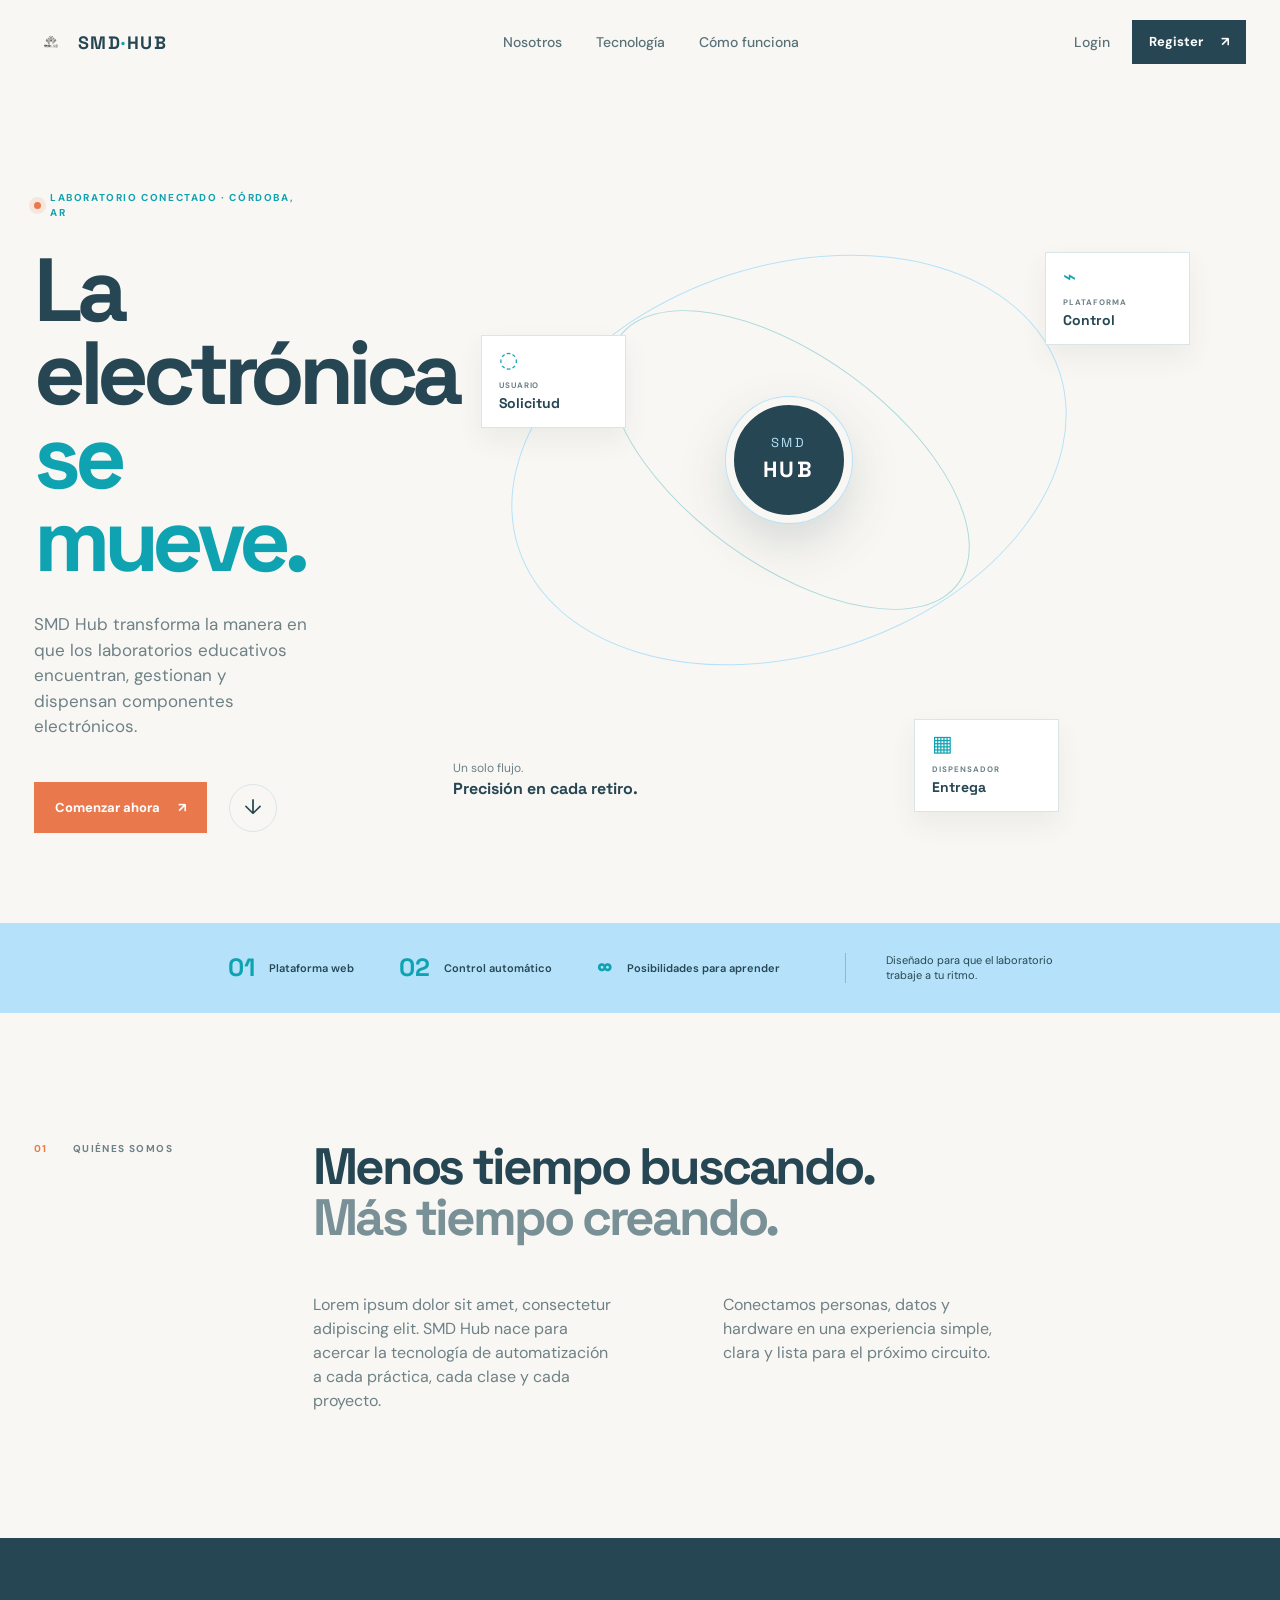
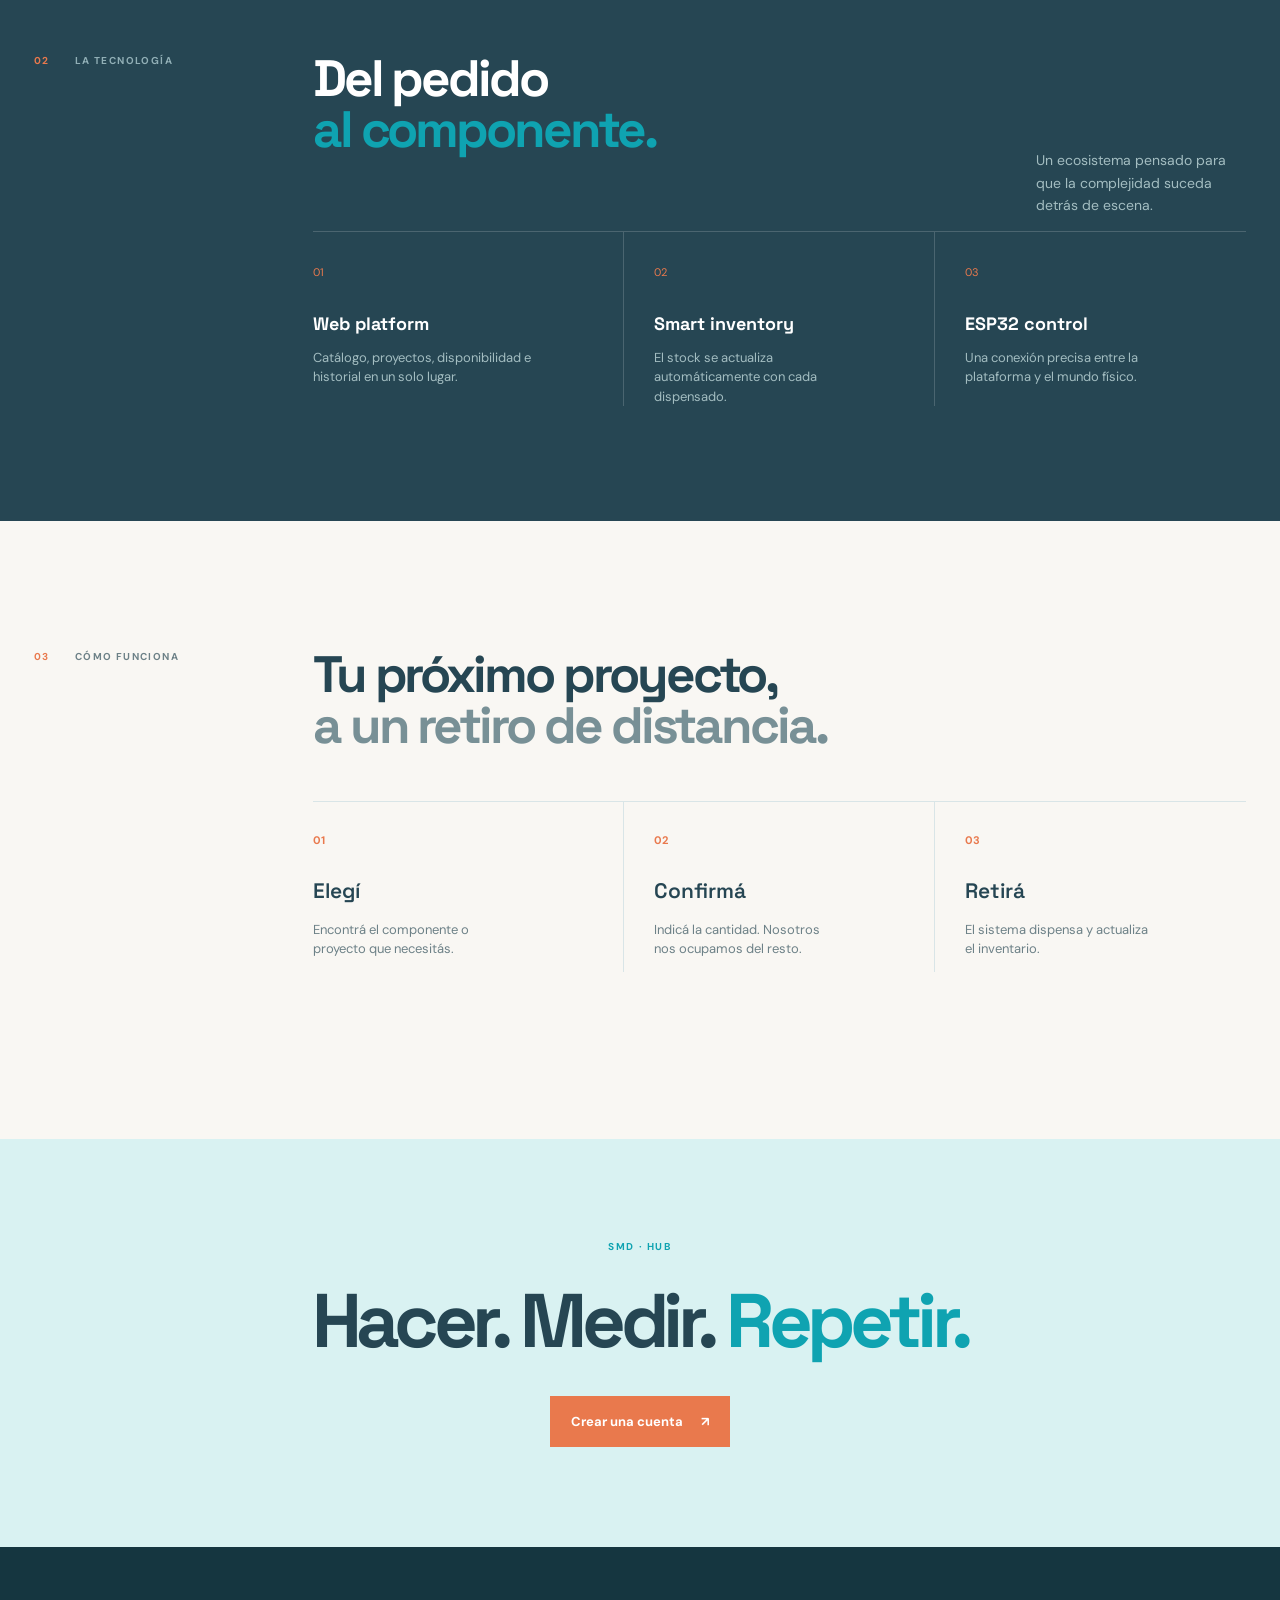
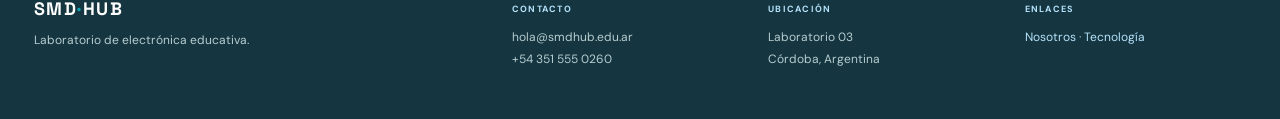
==== index.html @ 0b9234fb "Base de la pagina web, a la expera de nuevas tecnologías" ====
<!doctype html>
<html lang="es">
  <head>
    <meta charset="UTF-8" />
    <meta name="viewport" content="width=device-width, initial-scale=1.0" />
    <meta
      name="description"
      content="SMD Hub conecta estudiantes, docentes y componentes electrónicos en un laboratorio automatizado."
    />
    <title>SMD Hub | Laboratorio electrónico conectado</title>
    <link rel="preconnect" href="https://fonts.googleapis.com" />
    <link rel="preconnect" href="https://fonts.gstatic.com" crossorigin />
    <link
      href="https://fonts.googleapis.com/css2?family=DM+Sans:wght@400;500;600;700&family=Space+Grotesk:wght@400;500;600;700&display=swap"
      rel="stylesheet"
    />
    <link rel="stylesheet" href="Sources/styles.css" />
  </head>
  <body>
    <header class="site-header">
      <a class="brand" href="#top" aria-label="SMD Hub, inicio"
        ><img src="Sources/Logo.svg" alt="" /><span
          >SMD<span>·</span>HUB</span
        ></a
      >
      <nav class="main-nav" aria-label="Navegación principal">
        <a href="#about">Nosotros</a><a href="#technology">Tecnología</a
        ><a href="#workflow">Cómo funciona</a>
      </nav>
      <div class="header-actions">
        <a class="text-link" href="#login">Login</a
        ><a class="button button-small button-dark" href="#register"
          >Register <span aria-hidden="true">↗</span></a
        >
      </div>
    </header>

    <main id="top">
      <section class="hero section-grid">
        <div class="hero-copy reveal">
          <p class="eyebrow">
            <span class="pulse-dot"></span> Laboratorio conectado · Córdoba, AR
          </p>
          <h1>La electrónica<br /><em>se mueve.</em></h1>
          <p class="hero-lead">
            SMD Hub transforma la manera en que los laboratorios educativos
            encuentran, gestionan y dispensan componentes electrónicos.
          </p>
          <div class="hero-actions">
            <a class="button button-primary" href="#register"
              >Comenzar ahora <span aria-hidden="true">↗</span></a
            ><a class="circle-link" href="#about" aria-label="Conocer SMD Hub"
              >↓</a
            >
          </div>
        </div>
        <div
          class="hero-system reveal reveal-delay"
          aria-label="Visualización del sistema SMD Hub"
        >
          <div class="system-orbit orbit-one"></div>
          <div class="system-orbit orbit-two"></div>
          <div class="hub-core"><span>SMD</span><strong>HUB</strong></div>
          <div class="system-node node-user">
            <span class="node-icon">◌</span><small>USUARIO</small
            ><b>Solicitud</b>
          </div>
          <div class="system-node node-cloud">
            <span class="node-icon">⌁</span><small>PLATAFORMA</small
            ><b>Control</b>
          </div>
          <div class="system-node node-box">
            <span class="node-icon">▦</span><small>DISPENSADOR</small
            ><b>Entrega</b>
          </div>
          <p class="system-caption">
            Un solo flujo.<br /><strong>Precisión en cada retiro.</strong>
          </p>
        </div>
      </section>
      <section class="metrics-strip">
        <div><strong>01</strong><span>Plataforma web</span></div>
        <div><strong>02</strong><span>Control automático</span></div>
        <div><strong>∞</strong><span>Posibilidades para aprender</span></div>
        <p>Diseñado para que el laboratorio<br />trabaje a tu ritmo.</p>
      </section>
      <section class="intro section-grid" id="about">
        <div class="section-label">
          <span>01</span><span>Quiénes somos</span>
        </div>
        <div class="intro-content">
          <h2>Menos tiempo buscando.<br /><span>Más tiempo creando.</span></h2>
          <div class="intro-columns">
            <p>
              Lorem ipsum dolor sit amet, consectetur adipiscing elit. SMD Hub
              nace para acercar la tecnología de automatización a cada práctica,
              cada clase y cada proyecto.
            </p>
            <p>
              Conectamos personas, datos y hardware en una experiencia simple,
              clara y lista para el próximo circuito.
            </p>
          </div>
        </div>
      </section>
      <section class="technology section-grid dark-section" id="technology">
        <div class="section-label light-label">
          <span>02</span><span>La tecnología</span>
        </div>
        <div class="tech-content">
          <div class="tech-heading">
            <h2>Del pedido<br /><em>al componente.</em></h2>
            <p>
              Un ecosistema pensado para que la complejidad suceda detrás de
              escena.
            </p>
          </div>
          <div class="tech-list">
            <article>
              <span>01</span>
              <h3>Web platform</h3>
              <p>
                Catálogo, proyectos, disponibilidad e historial en un solo
                lugar.
              </p>
            </article>
            <article>
              <span>02</span>
              <h3>Smart inventory</h3>
              <p>El stock se actualiza automáticamente con cada dispensado.</p>
            </article>
            <article>
              <span>03</span>
              <h3>ESP32 control</h3>
              <p>Una conexión precisa entre la plataforma y el mundo físico.</p>
            </article>
          </div>
        </div>
      </section>
      <section class="workflow section-grid" id="workflow">
        <div class="section-label">
          <span>03</span><span>Cómo funciona</span>
        </div>
        <div class="workflow-content">
          <h2>
            Tu próximo proyecto,<br /><span>a un retiro de distancia.</span>
          </h2>
          <div class="steps">
            <div>
              <b>01</b><span>Elegí</span>
              <p>Encontrá el componente o proyecto que necesitás.</p>
            </div>
            <div>
              <b>02</b><span>Confirmá</span>
              <p>Indicá la cantidad. Nosotros nos ocupamos del resto.</p>
            </div>
            <div>
              <b>03</b><span>Retirá</span>
              <p>El sistema dispensa y actualiza el inventario.</p>
            </div>
          </div>
        </div>
      </section>
      <section class="closing-cta">
        <p class="eyebrow">SMD · HUB</p>
        <h2>Hacer. Medir. <em>Repetir.</em></h2>
        <a class="button button-primary" href="#register"
          >Crear una cuenta <span aria-hidden="true">↗</span></a
        >
      </section>
    </main>
    <footer class="site-footer site-footer-dark">
      <div>
        <strong>SMD<span>·</span>HUB</strong>
        <p>Laboratorio de electrónica educativa.</p>
      </div>
      <div>
        <small>CONTACTO</small>
        <p>hola@smdhub.edu.ar<br />+54 351 555 0260</p>
      </div>
      <div>
        <small>UBICACIÓN</small>
        <p>Laboratorio 03<br />Córdoba, Argentina</p>
      </div>
      <div>
        <small>ENLACES</small>
        <p>
          <a href="#about">Nosotros</a> · <a href="#technology">Tecnología</a>
        </p>
      </div>
    </footer>
    <div
      class="modal-layer"
      id="login"
      role="dialog"
      aria-modal="true"
      aria-labelledby="login-title"
    >
      <a class="modal-backdrop" href="#top" aria-label="Cerrar"></a>
      <div class="auth-modal">
        <a class="modal-close" href="#top" aria-label="Cerrar ventana">×</a>
        <p class="eyebrow">SMD · HUB / ACCESO</p>
        <h2 id="login-title">Volver al laboratorio.</h2>
        <p class="modal-copy">Tu acceso determina el espacio disponible.</p>
        <form action="dashboard-student.html">
          <label
            >Email<input
              required
              type="email"
              placeholder="tu@email.com" /></label
          ><label
            >Contraseña<input
              required
              type="password"
              placeholder="••••••••" /></label
          ><button class="button button-primary full-button" type="submit">
            Ingresar ↗
          </button>
        </form>
        <div class="teacher-access">
          <span>¿Sos profesor?</span>
          <form action="dashboard-teacher.html">
            <label
              >Clave docente<input
                required
                pattern="electropromo26"
                type="password"
                placeholder="Clave de acceso" /></label
            ><button class="button button-outline full-button" type="submit">
              Acceso docente ↗
            </button>
          </form>
        </div>
        <a class="modal-switch" href="#register"
          >¿Todavía no tenés cuenta? <b>Registrate</b></a
        >
      </div>
    </div>
    <div
      class="modal-layer"
      id="register"
      role="dialog"
      aria-modal="true"
      aria-labelledby="register-title"
    >
      <a class="modal-backdrop" href="#top" aria-label="Cerrar"></a>
      <div class="auth-modal">
        <a class="modal-close" href="#top" aria-label="Cerrar ventana">×</a>
        <p class="eyebrow">SMD · HUB / REGISTRO</p>
        <h2 id="register-title">Empezá a crear.</h2>
        <p class="modal-copy">Completá tus datos para crear tu cuenta.</p>
        <form action="dashboard-student.html">
          <div class="form-row">
            <label
              >Nombre<input required type="text" placeholder="Alex" /></label
            ><label
              >Apellido<input required type="text" placeholder="García"
            /></label>
          </div>
          <label
            >Email institucional<input
              required
              type="email"
              placeholder="tu@email.com"
          /></label>
          <label
            >Contraseña<input
              required
              minlength="8"
              type="password"
              placeholder="Mínimo 8 caracteres"
          /></label>
          <label
            >Rol<select required name="role">
              <option value="student">Alumno</option>
              <option value="teacher">Profesor</option>
            </select></label
          >
          <button class="button button-primary full-button" type="submit">
            Crear cuenta ↗
          </button>
        </form>
        <p class="form-hint">
          El rol se validará con la base de datos al conectar el sistema.
        </p>
        <a class="modal-switch" href="#login"
          >¿Ya tenés una cuenta? <b>Ingresá</b></a
        >
      </div>
    </div>
  </body>
</html>
---- Sources/styles.css ----
:root {
  --ink: #264653;
  --deep: #153640;
  --teal: #0fa3b1;
  --mint: #2a9d8f;
  --sky: #b5e2fa;
  --paper: #f9f7f3;
  --line: #d9e5e7;
  --orange: #e9794d;
  --muted: #6d8187;
}

* {
  box-sizing: border-box;
}
html {
  scroll-behavior: smooth;
}
body {
  margin: 0;
  color: var(--ink);
  background: var(--paper);
  font-family: "DM Sans", sans-serif;
  font-size: 16px;
  line-height: 1.5;
}
a {
  color: inherit;
  text-decoration: none;
}

.site-header {
  align-items: center;
  display: flex;
  height: 84px;
  justify-content: space-between;
  margin: auto;
  max-width: 1320px;
  padding: 0 34px;
}
.brand {
  align-items: center;
  display: flex;
  flex: 0 0 auto;
  font-family: "Space Grotesk", sans-serif;
  font-size: 18px;
  font-weight: 700;
  gap: 10px;
  letter-spacing: 0.08em;
}
.brand img {
  display: block;
  flex: 0 0 34px;
  height: 34px;
  max-width: 34px;
  width: 34px;
}
.brand > span > span,
.site-footer-dark strong span {
  color: var(--teal);
}
.main-nav {
  display: flex;
  gap: 34px;
  margin-left: 60px;
}
.main-nav a,
.text-link {
  color: #587078;
  font-size: 14px;
  font-weight: 500;
}
.main-nav a:hover,
.text-link:hover {
  color: var(--teal);
}
.header-actions,
.hero-actions,
.role-actions {
  align-items: center;
  display: flex;
  gap: 22px;
}
.button {
  align-items: center;
  border: 1px solid transparent;
  cursor: pointer;
  display: inline-flex;
  font: inherit;
  font-size: 13px;
  font-weight: 700;
  gap: 18px;
  justify-content: center;
  padding: 15px 20px;
  transition: 0.25s ease;
}
.button-small {
  padding: 11px 16px;
}
.button-primary {
  background: var(--orange);
  color: white;
}
.button-primary:hover {
  background: #d9643b;
  transform: translateY(-2px);
}
.button-dark {
  background: var(--ink);
  color: white;
}
.button-dark:hover {
  background: var(--teal);
}
.button-outline {
  border-color: var(--ink);
}
.button-outline:hover {
  background: var(--ink);
  color: white;
}
.full-button {
  width: 100%;
}

.section-grid {
  display: grid;
  grid-template-columns: 23% minmax(0, 77%);
  margin: auto;
  max-width: 1320px;
  padding-left: 34px;
  padding-right: 34px;
}
.hero {
  min-height: 595px;
  padding-top: 106px;
}
.hero-copy {
  min-width: 0;
  position: relative;
  z-index: 2;
}
.eyebrow {
  align-items: center;
  color: var(--teal);
  display: flex;
  font-size: 10px;
  font-weight: 700;
  gap: 9px;
  letter-spacing: 0.16em;
  margin: 0 0 29px;
  text-transform: uppercase;
}
.pulse-dot {
  background: var(--orange);
  border-radius: 50%;
  box-shadow: 0 0 0 5px #e9794d22;
  height: 7px;
  width: 7px;
}
.hero h1 {
  font-family: "Space Grotesk", sans-serif;
  font-size: clamp(56px, 7vw, 95px);
  letter-spacing: -0.07em;
  line-height: 0.93;
  margin: 0 0 30px;
}
.hero h1 em,
h2 em {
  color: var(--teal);
  font-style: normal;
}
.hero-lead {
  color: var(--muted);
  font-size: 17px;
  max-width: 440px;
}
.hero-actions {
  margin-top: 42px;
}
.circle-link {
  align-items: center;
  border: 1px solid var(--line);
  border-radius: 50%;
  display: flex;
  font-size: 21px;
  height: 48px;
  justify-content: center;
  transition: 0.25s;
  width: 48px;
}
.circle-link:hover {
  border-color: var(--teal);
  color: var(--teal);
  transform: translateY(4px);
}
.hero-system {
  min-height: 480px;
  overflow: hidden;
  position: relative;
}
.hub-core {
  align-items: center;
  background: var(--ink);
  border: 8px solid var(--paper);
  border-radius: 50%;
  box-shadow:
    0 0 0 1px var(--sky),
    0 20px 50px #2646532b;
  color: white;
  display: flex;
  flex-direction: column;
  height: 126px;
  justify-content: center;
  left: 51%;
  position: absolute;
  top: 39%;
  transform: translate(-50%, -50%);
  width: 126px;
  z-index: 2;
}
.hub-core span {
  color: var(--sky);
  font-family: "Space Grotesk";
  font-size: 13px;
  letter-spacing: 0.2em;
}
.hub-core strong {
  font-family: "Space Grotesk";
  font-size: 22px;
  letter-spacing: 0.12em;
}
.system-orbit {
  border: 1px solid var(--sky);
  border-radius: 50%;
  height: 390px;
  left: 51%;
  position: absolute;
  top: 39%;
  transform: translate(-50%, -50%) rotate(-18deg);
  width: 570px;
}
.orbit-two {
  border-color: #0fa3b155;
  height: 210px;
  transform: translate(-50%, -50%) rotate(36deg);
  width: 420px;
}
.system-node {
  background: #fff;
  border: 1px solid var(--line);
  box-shadow: 0 12px 25px #26465312;
  display: flex;
  flex-direction: column;
  padding: 13px 17px;
  position: absolute;
  width: 145px;
}
.system-node small {
  color: var(--muted);
  font-size: 8px;
  font-weight: 700;
  letter-spacing: 0.12em;
  margin: 8px 0 2px;
}
.system-node b {
  font-family: "Space Grotesk";
  font-size: 14px;
}
.node-icon {
  color: var(--teal);
  font-size: 22px;
  line-height: 1;
}
.node-user {
  left: 18%;
  top: 21%;
}
.node-cloud {
  right: 6%;
  top: 9%;
}
.node-box {
  bottom: 10%;
  right: 20%;
}
.hero-actions {
  margin-bottom: 48px;
}
.hero {
  padding-bottom: 42px;
}
.system-caption {
  bottom: 10%;
  color: var(--muted);
  font-size: 12px;
  left: 15%;
  line-height: 1.45;
  position: absolute;
}
.system-caption strong {
  color: var(--ink);
  font-family: "Space Grotesk";
  font-size: 16px;
}

.metrics-strip {
  align-items: center;
  background: var(--sky);
  display: flex;
  flex-wrap: wrap;
  gap: 45px;
  justify-content: center;
  padding: 26px 30px;
}
.metrics-strip div {
  align-items: center;
  display: flex;
  gap: 14px;
}
.metrics-strip strong {
  color: var(--teal);
  font-family: "Space Grotesk";
  font-size: 25px;
}
.metrics-strip span,
.metrics-strip p {
  color: var(--ink);
  font-size: 11px;
  font-weight: 600;
}
.metrics-strip p {
  border-left: 1px solid #26465344;
  font-weight: 400;
  line-height: 1.4;
  margin: 0 0 0 20px;
  padding-left: 40px;
}
.intro,
.workflow {
  padding-bottom: 125px;
  padding-top: 128px;
}
.section-label {
  color: var(--muted);
  display: flex;
  font-size: 10px;
  font-weight: 700;
  gap: 25px;
  letter-spacing: 0.14em;
  text-transform: uppercase;
}
.section-label span:first-child {
  color: var(--orange);
}
.intro h2,
.workflow h2,
.tech-heading h2 {
  font-family: "Space Grotesk";
  font-size: clamp(36px, 4vw, 58px);
  letter-spacing: -0.06em;
  line-height: 1;
  margin: 0 0 50px;
}
.intro h2 span,
.workflow h2 span {
  color: #789096;
}
.intro-columns {
  display: grid;
  gap: 60px;
  grid-template-columns: repeat(2, minmax(0, 1fr));
  max-width: 760px;
}
.intro-columns p {
  color: var(--muted);
  margin: 0;
  max-width: 300px;
}
.dark-section {
  background: var(--ink);
  color: white;
  max-width: none;
  padding-bottom: 115px;
  padding-top: 115px;
}
.light-label {
  color: #91afb6;
}
.tech-content {
  min-width: 0;
  max-width: 1000px;
  width: 100%;
}
.tech-heading {
  align-items: end;
  display: flex;
  gap: 30px;
  justify-content: space-between;
}
.tech-heading h2 {
  color: white;
  margin: 0 0 75px;
}
.tech-heading p {
  color: #a3bdc1;
  font-size: 14px;
  line-height: 1.6;
  max-width: 210px;
}
.tech-list {
  border-top: 1px solid #ffffff2b;
  display: grid;
  grid-template-columns: repeat(3, minmax(0, 1fr));
}
.tech-list article {
  border-right: 1px solid #ffffff2b;
  padding: 27px 30px 0 0;
}
.tech-list article + article {
  padding-left: 30px;
}
.tech-list article:last-child {
  border: 0;
}
.tech-list span {
  color: var(--orange);
  font-size: 11px;
}
.tech-list h3 {
  font-family: "Space Grotesk";
  font-size: 18px;
  margin: 27px 0 11px;
}
.tech-list p {
  color: #a3bdc1;
  font-size: 13px;
  margin: 0;
  max-width: 220px;
}
.steps {
  border-top: 1px solid var(--line);
  display: grid;
  grid-template-columns: repeat(3, minmax(0, 1fr));
  margin-bottom: 42px;
}
.steps div {
  border-right: 1px solid var(--line);
  padding: 25px 30px 0 0;
}
.steps div + div {
  padding-left: 30px;
}
.steps div:last-child {
  border: 0;
}
.steps b {
  color: var(--orange);
  font-size: 11px;
}
.steps span {
  display: block;
  font-family: "Space Grotesk";
  font-size: 21px;
  font-weight: 600;
  margin: 24px 0 8px;
}
.steps p {
  color: var(--muted);
  font-size: 13px;
  max-width: 190px;
}
.closing-cta {
  background: #d9f2f2;
  padding: 100px 20px;
  text-align: center;
}
.closing-cta .eyebrow {
  justify-content: center;
}
.closing-cta h2 {
  font-family: "Space Grotesk";
  font-size: clamp(42px, 6vw, 76px);
  letter-spacing: -0.07em;
  line-height: 1;
  margin: 0 0 37px;
}
.site-footer-dark {
  align-items: flex-start;
  background: var(--deep);
  color: #b7cdd0;
  display: grid;
  gap: 35px;
  grid-template-columns: 2fr repeat(3, 1fr);
  max-width: none;
  padding: 48px max(34px, calc((100% - 1252px) / 2));
}
.site-footer-dark strong {
  color: #fff;
  font-family: "Space Grotesk";
  font-size: 18px;
  letter-spacing: 0.08em;
}
.site-footer-dark p {
  font-size: 12px;
  line-height: 1.8;
  margin: 8px 0 0;
}
.site-footer-dark small {
  color: var(--sky);
  font-size: 9px;
  font-weight: 700;
  letter-spacing: 0.14em;
}
.site-footer-dark a {
  color: var(--sky);
}

.modal-layer {
  align-items: center;
  display: flex;
  inset: 0;
  justify-content: center;
  opacity: 0;
  pointer-events: none;
  position: fixed;
  transition: opacity 0.25s;
  z-index: 10;
}
.modal-layer:target {
  opacity: 1;
  pointer-events: auto;
}
.modal-backdrop {
  background: #153640cc;
  inset: 0;
  position: absolute;
}
.auth-modal {
  background: var(--paper);
  box-shadow: 0 25px 80px #15364055;
  max-height: calc(100vh - 32px);
  max-width: min(450px, calc(100vw - 32px));
  overflow-y: auto;
  padding: 45px;
  position: relative;
  width: 100%;
}
.modal-close {
  color: var(--muted);
  font-size: 28px;
  line-height: 1;
  position: absolute;
  right: 24px;
  top: 20px;
}
.auth-modal h2 {
  font-family: "Space Grotesk";
  font-size: 36px;
  letter-spacing: -0.06em;
  line-height: 1;
  margin: 0 0 9px;
}
.modal-copy {
  color: var(--muted);
  margin: 0 0 28px;
}
.auth-modal label {
  color: var(--ink);
  display: block;
  font-size: 11px;
  font-weight: 700;
  margin: 14px 0;
}
.auth-modal input,
.auth-modal select {
  background: white;
  border: 1px solid var(--line);
  color: var(--ink);
  display: block;
  font: inherit;
  margin-top: 7px;
  outline: none;
  padding: 13px;
  width: 100%;
}
.auth-modal input:focus,
.auth-modal select:focus {
  border-color: var(--teal);
}
.auth-modal form {
  margin: 0;
}
.auth-modal .form-row {
  display: grid;
  gap: 14px;
  grid-template-columns: repeat(2, minmax(0, 1fr));
}
.teacher-access {
  border-top: 1px solid var(--line);
  margin-top: 25px;
  padding-top: 20px;
}
.teacher-access > span,
.form-hint {
  color: var(--muted);
  font-size: 11px;
}
.teacher-access label {
  margin-top: 10px;
}
.modal-switch {
  color: var(--muted);
  display: block;
  font-size: 11px;
  margin-top: 25px;
  text-align: center;
}
.modal-switch b {
  color: var(--teal);
}

.register-page {
  background: var(--paper);
  min-height: 100vh;
}
.register-shell {
  align-items: center;
  display: flex;
  flex-direction: column;
  justify-content: center;
  min-height: 100vh;
  padding: 40px 20px;
}
.register-logo {
  align-items: center;
  color: var(--ink);
  display: flex;
  font-family: "Space Grotesk";
  font-size: 19px;
  font-weight: 700;
  gap: 12px;
  letter-spacing: 0.08em;
  margin-bottom: 28px;
}
.register-logo img {
  display: block;
  height: 52px;
  width: 52px;
}
.register-logo > span > span {
  color: var(--teal);
}
.register-card {
  background: var(--paper);
  box-shadow: 0 25px 80px #15364055;
  max-width: 450px;
  padding: 45px;
  width: 100%;
}
.register-card h1 {
  font-family: "Space Grotesk";
  font-size: 42px;
  letter-spacing: -0.07em;
  line-height: 1;
  margin: 0 0 10px;
}
.register-copy {
  color: var(--muted);
  margin: 0 0 27px;
}
.register-card label {
  color: var(--ink);
  display: block;
  font-size: 11px;
  font-weight: 700;
  margin: 14px 0;
}
.register-card input,
.register-card select {
  background: #fff;
  border: 1px solid var(--line);
  color: var(--ink);
  display: block;
  font: inherit;
  margin-top: 7px;
  padding: 13px;
  width: 100%;
}
.register-card input:focus,
.register-card select:focus {
  border-color: var(--teal);
  outline: none;
}
.register-card .form-row {
  display: grid;
  gap: 14px;
  grid-template-columns: repeat(2, minmax(0, 1fr));
}
.register-card .form-hint {
  margin-bottom: 20px;
}

.reveal {
  animation: rise 0.8s ease both;
}
.reveal-delay {
  animation-delay: 0.15s;
}
@keyframes rise {
  from {
    opacity: 0;
    transform: translateY(18px);
  }
  to {
    opacity: 1;
    transform: translateY(0);
  }
}

@media (max-width: 1050px) {
  .main-nav {
    gap: 18px;
    margin-left: 20px;
  }
  .hero {
    padding-top: 70px;
  }
  .hero h1 {
    font-size: clamp(52px, 7vw, 78px);
  }
  .site-footer-dark {
    grid-template-columns: 1.5fr repeat(2, 1fr);
  }
  .site-footer-dark div:last-child {
    grid-column: 2;
  }
  .tech-heading {
    gap: 24px;
  }
}
@media (max-width: 900px) {
  .hero {
    grid-template-columns: minmax(0, 1fr);
    min-height: auto;
  }
  .hero-system {
    margin-top: 35px;
    min-height: 390px;
  }
  .node-user {
    left: 12%;
    top: 10%;
  }
  .hero-copy {
    max-width: 650px;
  }
  .section-grid {
    padding-left: 24px;
    padding-right: 24px;
  }
  .intro-columns {
    gap: 30px;
  }
}
@media (max-width: 700px) {
  .site-header {
    height: 70px;
    padding: 0 20px;
  }
  .main-nav {
    display: none;
  }
  .header-actions {
    gap: 10px;
  }
  .header-actions .text-link {
    font-size: 12px;
  }
  .header-actions .button {
    padding: 10px 12px;
  }
  .section-grid {
    display: block;
    padding-left: 20px;
    padding-right: 20px;
  }
  .hero {
    padding-bottom: 45px;
    padding-top: 45px;
  }
  .hero h1 {
    font-size: clamp(48px, 14vw, 70px);
  }
  .hero-actions {
    align-items: flex-start;
    flex-wrap: wrap;
    gap: 14px;
  }
  .hero-system {
    height: 320px;
    min-height: 320px;
    margin-top: 25px;
  }
  .hero-actions {
    margin-bottom: 18px;
  }
  .system-node {
    max-width: 125px;
    transform: scale(0.7);
  }
  .node-user {
    left: -25px;
  }
  .node-cloud {
    right: -25px;
  }
  .node-box {
    right: -12px;
  }
  .system-caption {
    font-size: 10px;
    left: 2%;
    max-width: 150px;
  }
  .system-caption strong {
    font-size: 13px;
  }
  .metrics-strip {
    gap: 15px 24px;
    justify-content: flex-start;
    padding: 24px 20px;
  }
  .metrics-strip div {
    width: calc(50% - 12px);
  }
  .metrics-strip p {
    border-left: 0;
    margin: 4px 0 0;
    padding-left: 0;
    width: 100%;
  }
  .intro,
  .workflow,
  .dark-section {
    padding-bottom: 70px;
    padding-top: 70px;
  }
  .intro-columns,
  .tech-list,
  .steps {
    gap: 20px;
    grid-template-columns: 1fr;
  }
  .tech-heading {
    align-items: start;
    display: block;
  }
  .tech-heading p {
    margin: 0 0 35px;
  }
  .tech-list {
    border-top: 0;
  }
  .tech-list article,
  .tech-list article + article,
  .steps div,
  .steps div + div {
    border-bottom: 1px solid #ffffff2b;
    border-right: 0;
    padding: 20px 0;
  }
  .steps div,
  .steps div + div {
    border-bottom-color: var(--line);
  }
  .site-footer-dark {
    grid-template-columns: 1fr 1fr;
    padding: 42px 20px;
  }
  .site-footer-dark div:first-child {
    grid-column: 1 / -1;
  }
  .site-footer-dark div:last-child {
    grid-column: auto;
  }
  .auth-modal {
    padding: 30px 22px;
  }
  .auth-modal h2 {
    font-size: 30px;
  }
  .form-row {
    grid-template-columns: 1fr;
  }
}
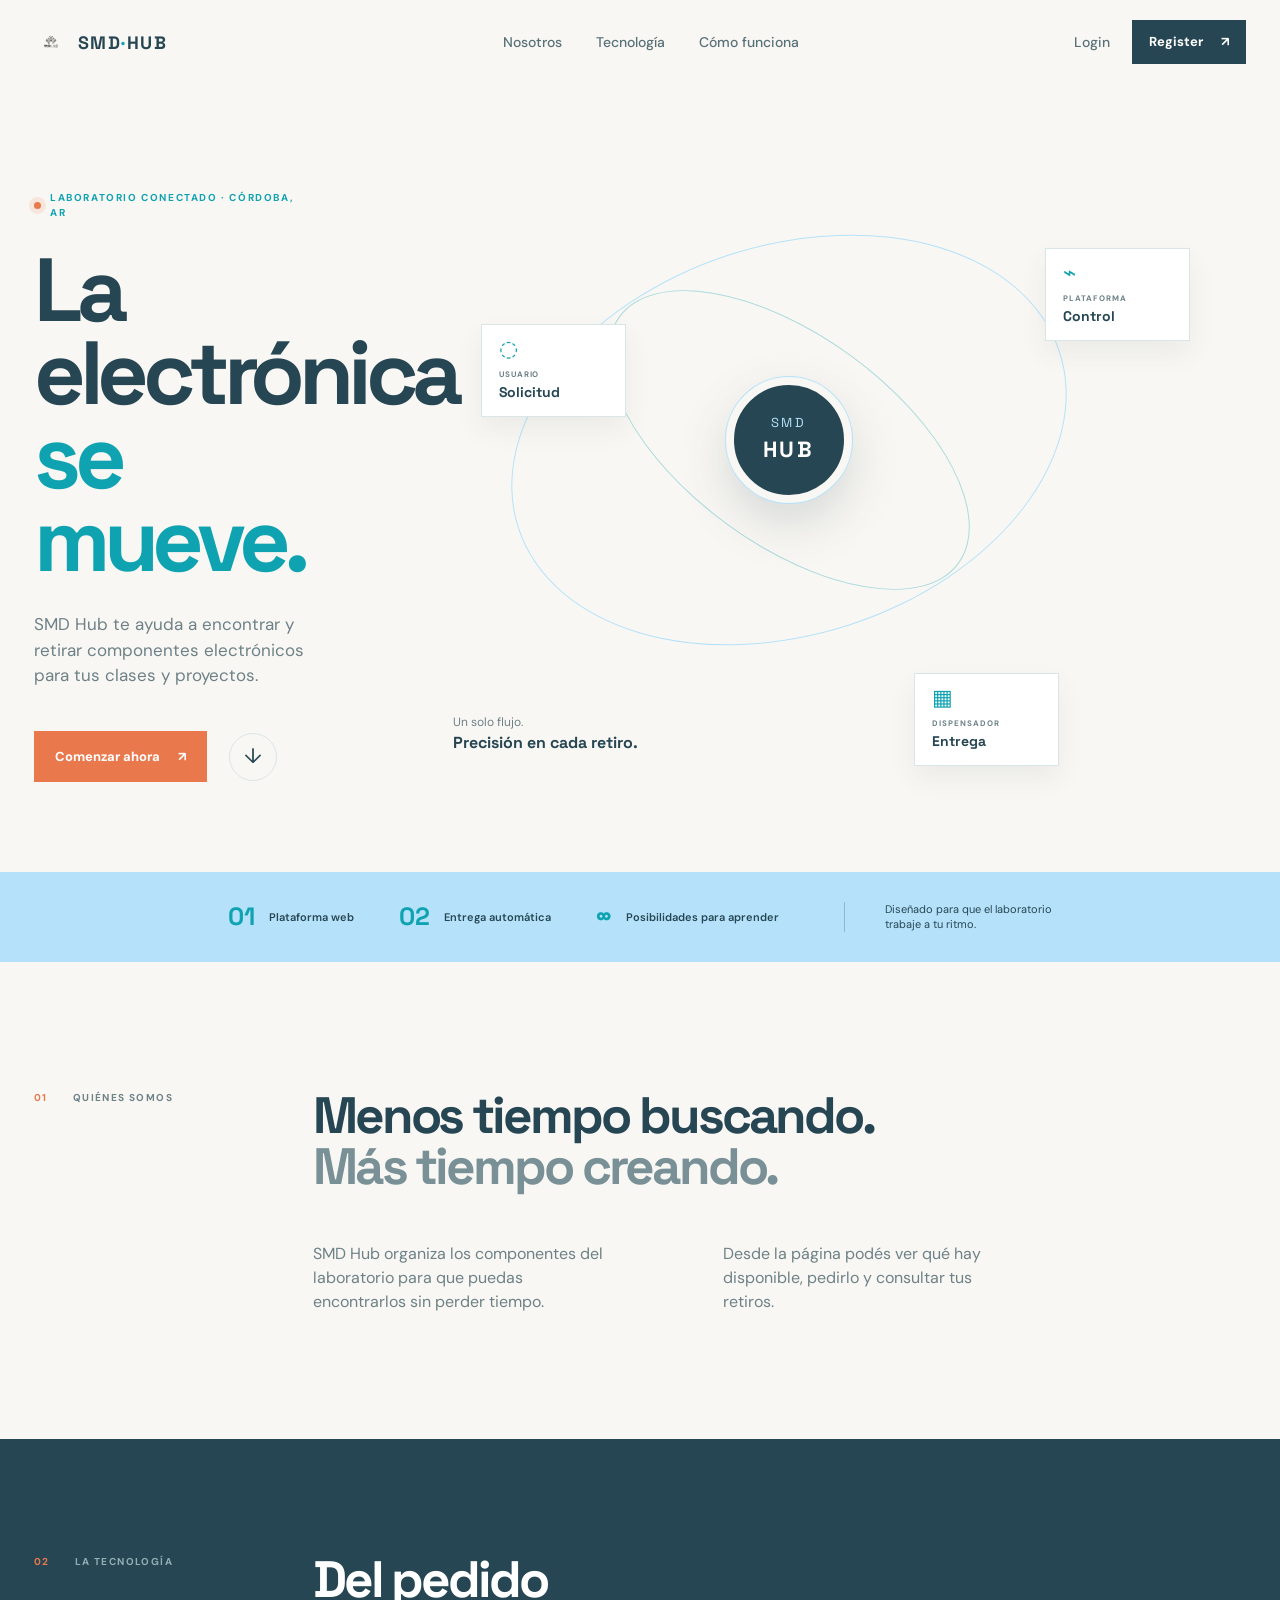
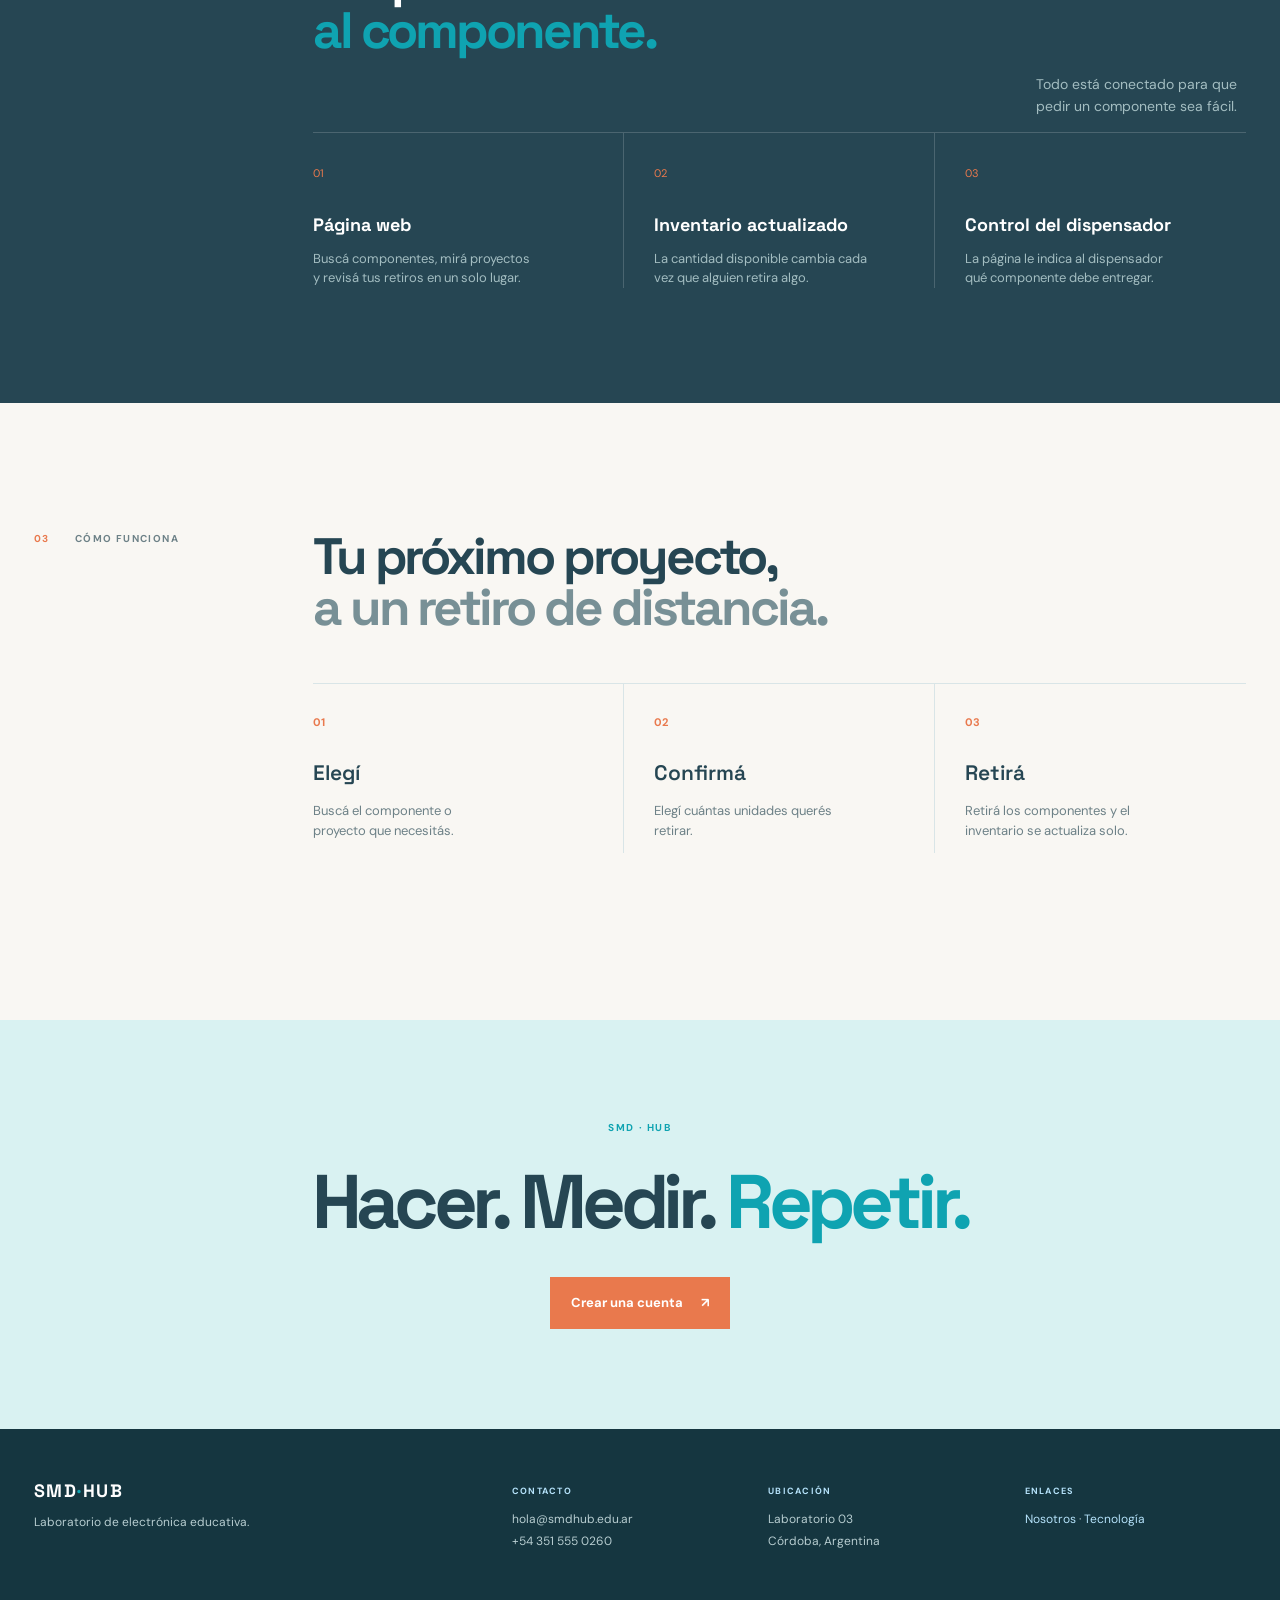
==== commit 85eca837: "agregando comentarios" ====
--- a/index.html
+++ b/index.html
@@ -1,4 +1,5 @@
 <!doctype html>
+<!-- Portada pública: presenta SMD Hub y concentra los accesos de autenticación. -->
 <html lang="es">
   <head>
     <meta charset="UTF-8" />
@@ -17,12 +18,16 @@
     <link rel="stylesheet" href="Sources/styles.css" />
   </head>
   <body>
+    <!-- Encabezado de la portada y accesos principales. -->
     <header class="site-header">
+      <!-- Enlace de marca: vuelve al inicio sin recargar la aplicación. -->
       <a class="brand" href="#top" aria-label="SMD Hub, inicio"
-        ><img src="Sources/Logo.svg" alt="" /><span
+        ><!-- Imagen del logotipo visual; el texto aporta accesibilidad y marca. -->
+        <img src="Sources/Logo.svg" alt="" /><span
           >SMD<span>·</span>HUB</span
         ></a
       >
+      <!-- Nav agrupa los enlaces de las secciones públicas. -->
       <nav class="main-nav" aria-label="Navegación principal">
         <a href="#about">Nosotros</a><a href="#technology">Tecnología</a
         ><a href="#workflow">Cómo funciona</a>
@@ -35,17 +40,24 @@
       </div>
     </header>
 
+    <!-- Main contiene todo el contenido único de la portada. -->
     <main id="top">
+      <!-- Hero: resume el propósito y el flujo general del sistema. -->
+      <!-- Section separa bloques semánticos y facilita la navegación interna. -->
       <section class="hero section-grid">
+        <!-- Div agrupa contenido relacionado para controlarlo con CSS. -->
         <div class="hero-copy reveal">
+          <!-- Párrafo breve de contexto visual antes del título. -->
           <p class="eyebrow">
             <span class="pulse-dot"></span> Laboratorio conectado · Córdoba, AR
           </p>
+          <!-- H1 es el título principal; debe existir uno por página. -->
           <h1>La electrónica<br /><em>se mueve.</em></h1>
           <p class="hero-lead">
-            SMD Hub transforma la manera en que los laboratorios educativos
-            encuentran, gestionan y dispensan componentes electrónicos.
+            SMD Hub te ayuda a encontrar y retirar componentes electrónicos
+            para tus clases y proyectos.
           </p>
+          <!-- Grupo de acciones: conecta el visitante con el registro. -->
           <div class="hero-actions">
             <a class="button button-primary" href="#register"
               >Comenzar ahora <span aria-hidden="true">↗</span></a
@@ -54,6 +66,7 @@
             >
           </div>
         </div>
+        <!-- Diagrama visual: representa el flujo, sin lógica de dispensado. -->
         <div
           class="hero-system reveal reveal-delay"
           aria-label="Visualización del sistema SMD Hub"
@@ -61,7 +74,9 @@
           <div class="system-orbit orbit-one"></div>
           <div class="system-orbit orbit-two"></div>
           <div class="hub-core"><span>SMD</span><strong>HUB</strong></div>
+          <!-- Nodo de interfaz: muestra una etapa del circuito de información. -->
           <div class="system-node node-user">
+            <!-- Span contiene el símbolo; small y b forman la jerarquía del nodo. -->
             <span class="node-icon">◌</span><small>USUARIO</small
             ><b>Solicitud</b>
           </div>
@@ -78,12 +93,14 @@
           </p>
         </div>
       </section>
+      <!-- Indicadores breves de la propuesta tecnológica. -->
       <section class="metrics-strip">
         <div><strong>01</strong><span>Plataforma web</span></div>
-        <div><strong>02</strong><span>Control automático</span></div>
+        <div><strong>02</strong><span>Entrega automática</span></div>
         <div><strong>∞</strong><span>Posibilidades para aprender</span></div>
         <p>Diseñado para que el laboratorio<br />trabaje a tu ritmo.</p>
       </section>
+      <!-- Sección institucional editable para reemplazar el texto provisional. -->
       <section class="intro section-grid" id="about">
         <div class="section-label">
           <span>01</span><span>Quiénes somos</span>
@@ -92,17 +109,17 @@
           <h2>Menos tiempo buscando.<br /><span>Más tiempo creando.</span></h2>
           <div class="intro-columns">
             <p>
-              Lorem ipsum dolor sit amet, consectetur adipiscing elit. SMD Hub
-              nace para acercar la tecnología de automatización a cada práctica,
-              cada clase y cada proyecto.
+              SMD Hub organiza los componentes del laboratorio para que puedas
+              encontrarlos sin perder tiempo.
             </p>
             <p>
-              Conectamos personas, datos y hardware en una experiencia simple,
-              clara y lista para el próximo circuito.
+              Desde la página podés ver qué hay disponible, pedirlo y consultar
+              tus retiros.
             </p>
           </div>
         </div>
       </section>
+      <!-- Tecnologías principales, listas para enlazar con documentación. -->
       <section class="technology section-grid dark-section" id="technology">
         <div class="section-label light-label">
           <span>02</span><span>La tecnología</span>
@@ -111,32 +128,32 @@
           <div class="tech-heading">
             <h2>Del pedido<br /><em>al componente.</em></h2>
             <p>
-              Un ecosistema pensado para que la complejidad suceda detrás de
-              escena.
+              Todo está conectado para que pedir un componente sea fácil.
             </p>
           </div>
           <div class="tech-list">
             <article>
               <span>01</span>
-              <h3>Web platform</h3>
+              <h3>Página web</h3>
               <p>
-                Catálogo, proyectos, disponibilidad e historial en un solo
-                lugar.
+                Buscá componentes, mirá proyectos y revisá tus retiros en un
+                solo lugar.
               </p>
             </article>
             <article>
               <span>02</span>
-              <h3>Smart inventory</h3>
-              <p>El stock se actualiza automáticamente con cada dispensado.</p>
+              <h3>Inventario actualizado</h3>
+              <p>La cantidad disponible cambia cada vez que alguien retira algo.</p>
             </article>
             <article>
               <span>03</span>
-              <h3>ESP32 control</h3>
-              <p>Una conexión precisa entre la plataforma y el mundo físico.</p>
+              <h3>Control del dispensador</h3>
+              <p>La página le indica al dispensador qué componente debe entregar.</p>
             </article>
           </div>
         </div>
       </section>
+      <!-- Flujo conceptual separado de la futura lógica JavaScript. -->
       <section class="workflow section-grid" id="workflow">
         <div class="section-label">
           <span>03</span><span>Cómo funciona</span>
@@ -148,15 +165,15 @@
           <div class="steps">
             <div>
               <b>01</b><span>Elegí</span>
-              <p>Encontrá el componente o proyecto que necesitás.</p>
+              <p>Buscá el componente o proyecto que necesitás.</p>
             </div>
             <div>
               <b>02</b><span>Confirmá</span>
-              <p>Indicá la cantidad. Nosotros nos ocupamos del resto.</p>
+              <p>Elegí cuántas unidades querés retirar.</p>
             </div>
             <div>
               <b>03</b><span>Retirá</span>
-              <p>El sistema dispensa y actualiza el inventario.</p>
+              <p>Retirá los componentes y el inventario se actualiza solo.</p>
             </div>
           </div>
         </div>
@@ -169,6 +186,7 @@
         >
       </section>
     </main>
+    <!-- Pie editable: contactos, ubicación y enlaces institucionales. -->
     <footer class="site-footer site-footer-dark">
       <div>
         <strong>SMD<span>·</span>HUB</strong>
@@ -189,6 +207,7 @@
         </p>
       </div>
     </footer>
+    <!-- Modal de login; el backend futuro validará credenciales y roles. -->
     <div
       class="modal-layer"
       id="login"
@@ -202,6 +221,8 @@
         <p class="eyebrow">SMD · HUB / ACCESO</p>
         <h2 id="login-title">Volver al laboratorio.</h2>
         <p class="modal-copy">Tu acceso determina el espacio disponible.</p>
+        <!-- Destino provisional: luego se reemplazará por JS/API. -->
+        <!-- Formulario HTML provisional: JS/SQL podrá validar y guardar estos datos. -->
         <form action="dashboard-student.html">
           <label
             >Email<input
@@ -219,6 +240,7 @@
         </form>
         <div class="teacher-access">
           <span>¿Sos profesor?</span>
+          <!-- Formulario docente independiente para mantener permisos separados. -->
           <form action="dashboard-teacher.html">
             <label
               >Clave docente<input
@@ -236,6 +258,7 @@
         >
       </div>
     </div>
+    <!-- Modal de registro: sus datos podrán persistirse en SQL más adelante. -->
     <div
       class="modal-layer"
       id="register"
--- a/Sources/styles.css
+++ b/Sources/styles.css
@@ -1,3 +1,4 @@
+/* Variables globales: centralizan la identidad visual y facilitan cambios de tema. */
 :root {
   --ink: #264653;
   --deep: #153640;
@@ -10,12 +11,15 @@
   --muted: #6d8187;
 }
 
+/* Box sizing uniforme para que padding y bordes conserven los anchos previstos. */
 * {
   box-sizing: border-box;
 }
+/* Desplazamiento suave para los enlaces internos de la portada. */
 html {
   scroll-behavior: smooth;
 }
+/* Base tipográfica y fondo común de la web pública. */
 body {
   margin: 0;
   color: var(--ink);
@@ -24,11 +28,13 @@
   font-size: 16px;
   line-height: 1.5;
 }
+/* Enlaces sin subrayado: los estados se distinguen por color o fondo. */
 a {
   color: inherit;
   text-decoration: none;
 }
 
+/* Header: distribuye marca, navegación y acciones principales. */
 .site-header {
   align-items: center;
   display: flex;
@@ -81,6 +87,7 @@
   display: flex;
   gap: 22px;
 }
+/* Botón reutilizable: sus variantes cambian color sin alterar geometría. */
 .button {
   align-items: center;
   border: 1px solid transparent;
@@ -123,6 +130,7 @@
   width: 100%;
 }
 
+/* Grilla editorial con etiquetas laterales y contenido principal. */
 .section-grid {
   display: grid;
   grid-template-columns: 23% minmax(0, 77%);
@@ -131,6 +139,7 @@
   padding-left: 34px;
   padding-right: 34px;
 }
+/* Hero principal: primera señal visual del laboratorio conectado. */
 .hero {
   min-height: 595px;
   padding-top: 106px;
@@ -194,6 +203,7 @@
   color: var(--teal);
   transform: translateY(4px);
 }
+/* Diagrama decorativo del recorrido usuario-plataforma-hardware. */
 .hero-system {
   min-height: 480px;
   overflow: hidden;
@@ -304,6 +314,7 @@
   font-size: 16px;
 }
 
+/* Franja de métricas que acompaña el primer scroll. */
 .metrics-strip {
   align-items: center;
   background: var(--sky);
@@ -336,6 +347,7 @@
   margin: 0 0 0 20px;
   padding-left: 40px;
 }
+/* Secciones informativas de la portada. */
 .intro,
 .workflow {
   padding-bottom: 125px;
@@ -377,6 +389,7 @@
   margin: 0;
   max-width: 300px;
 }
+/* Banda oscura para explicar la tecnología con contraste. */
 .dark-section {
   background: var(--ink);
   color: white;
@@ -438,6 +451,7 @@
   margin: 0;
   max-width: 220px;
 }
+/* Pasos del flujo visual, sin lógica de negocio todavía. */
 .steps {
   border-top: 1px solid var(--line);
   display: grid;
@@ -470,6 +484,7 @@
   font-size: 13px;
   max-width: 190px;
 }
+/* Cierre de conversión de la portada. */
 .closing-cta {
   background: #d9f2f2;
   padding: 100px 20px;
@@ -485,6 +500,7 @@
   line-height: 1;
   margin: 0 0 37px;
 }
+/* Footer editable con contacto, ubicación y enlaces. */
 .site-footer-dark {
   align-items: flex-start;
   background: var(--deep);
@@ -516,6 +532,7 @@
   color: var(--sky);
 }
 
+/* Modal CSS: :target alterna visibilidad sin JavaScript. */
 .modal-layer {
   align-items: center;
   display: flex;
@@ -536,6 +553,7 @@
   inset: 0;
   position: absolute;
 }
+/* Tarjeta compartida por login y registro. */
 .auth-modal {
   background: var(--paper);
   box-shadow: 0 25px 80px #15364055;
@@ -620,6 +638,7 @@
   color: var(--teal);
 }
 
+/* Página de respaldo del registro, equivalente al modal. */
 .register-page {
   background: var(--paper);
   min-height: 100vh;
@@ -651,6 +670,7 @@
 .register-logo > span > span {
   color: var(--teal);
 }
+/* Formulario listo para conectar con API o SQL. */
 .register-card {
   background: var(--paper);
   box-shadow: 0 25px 80px #15364055;
@@ -701,6 +721,7 @@
   margin-bottom: 20px;
 }
 
+/* Entrada sutil del contenido al cargar. */
 .reveal {
   animation: rise 0.8s ease both;
 }
@@ -718,6 +739,7 @@
   }
 }
 
+/* Tablet: reduce columnas y conserva espacio entre bloques. */
 @media (max-width: 1050px) {
   .main-nav {
     gap: 18px;
@@ -739,6 +761,7 @@
     gap: 24px;
   }
 }
+/* Pantallas medianas: el hero pasa a una columna. */
 @media (max-width: 900px) {
   .hero {
     grid-template-columns: minmax(0, 1fr);
@@ -763,6 +786,7 @@
     gap: 30px;
   }
 }
+/* Móvil: campos apilados y contenido sin desborde. */
 @media (max-width: 700px) {
   .site-header {
     height: 70px;
